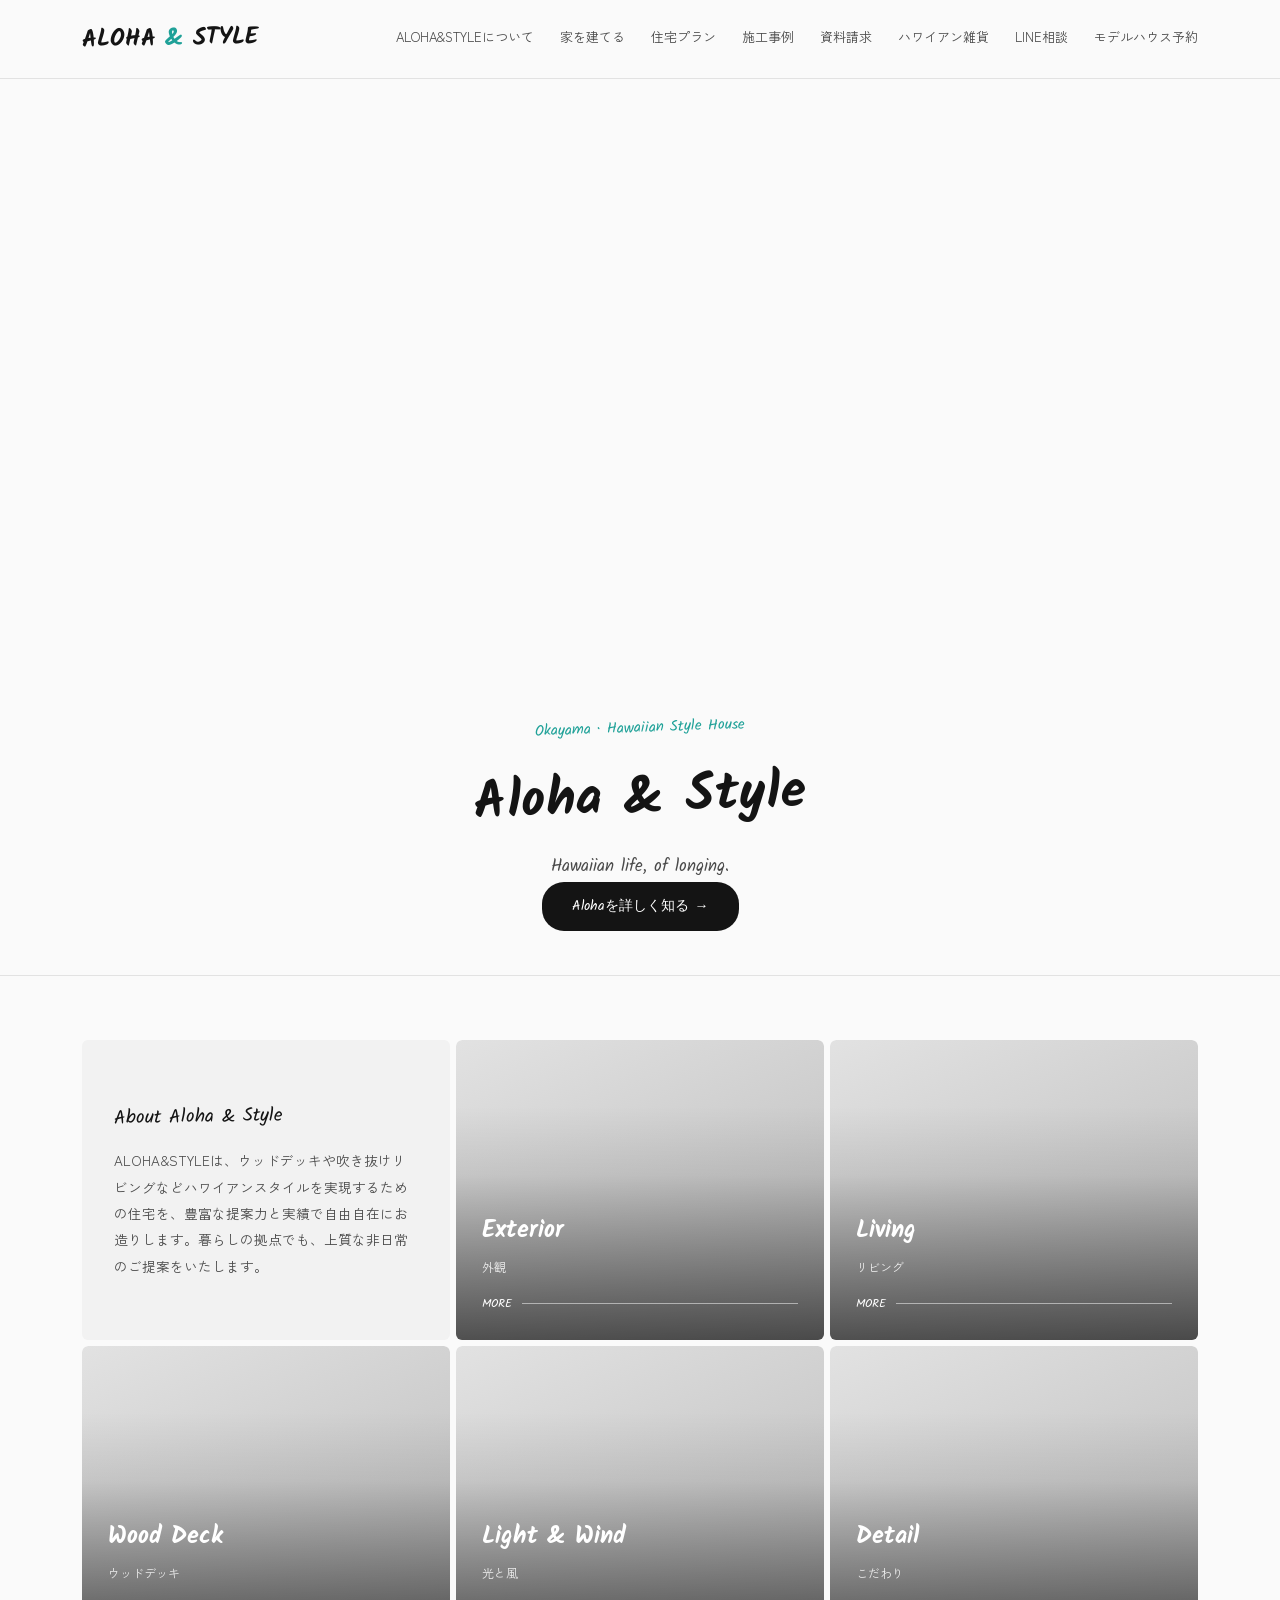
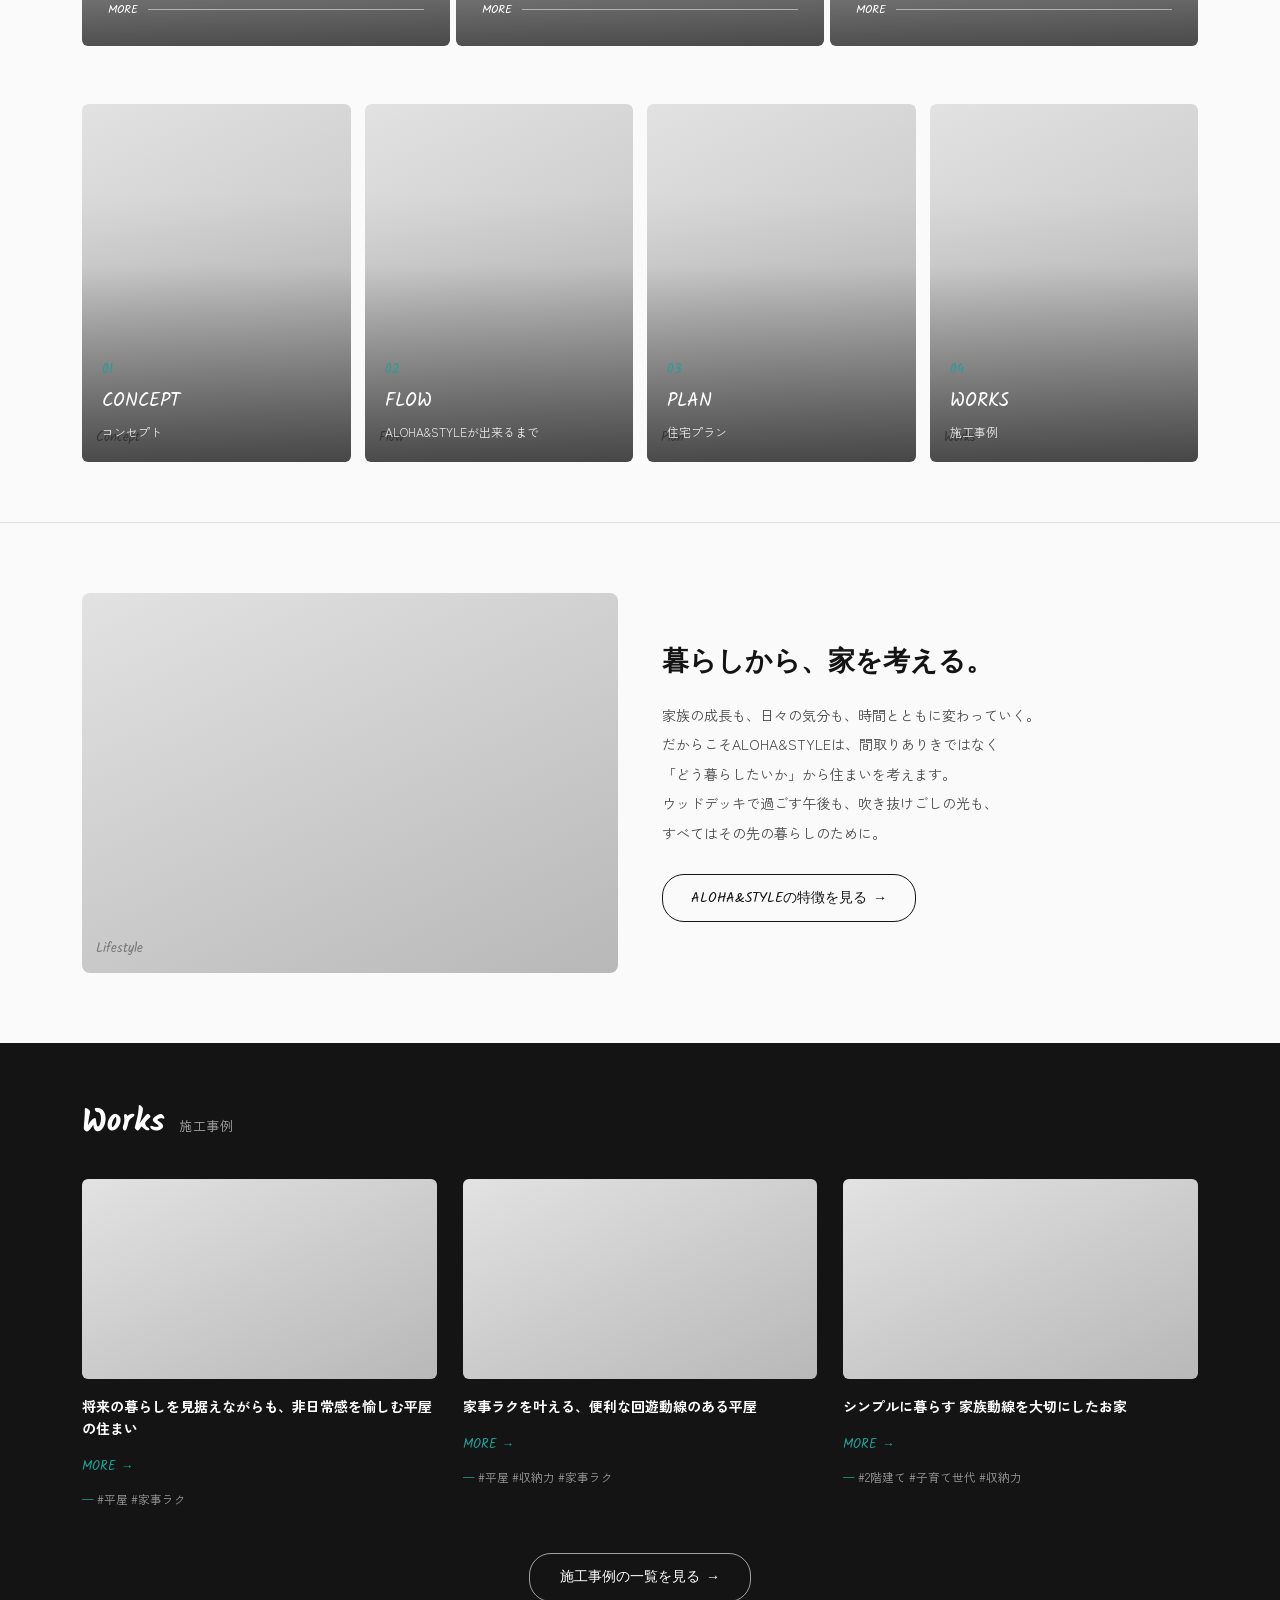
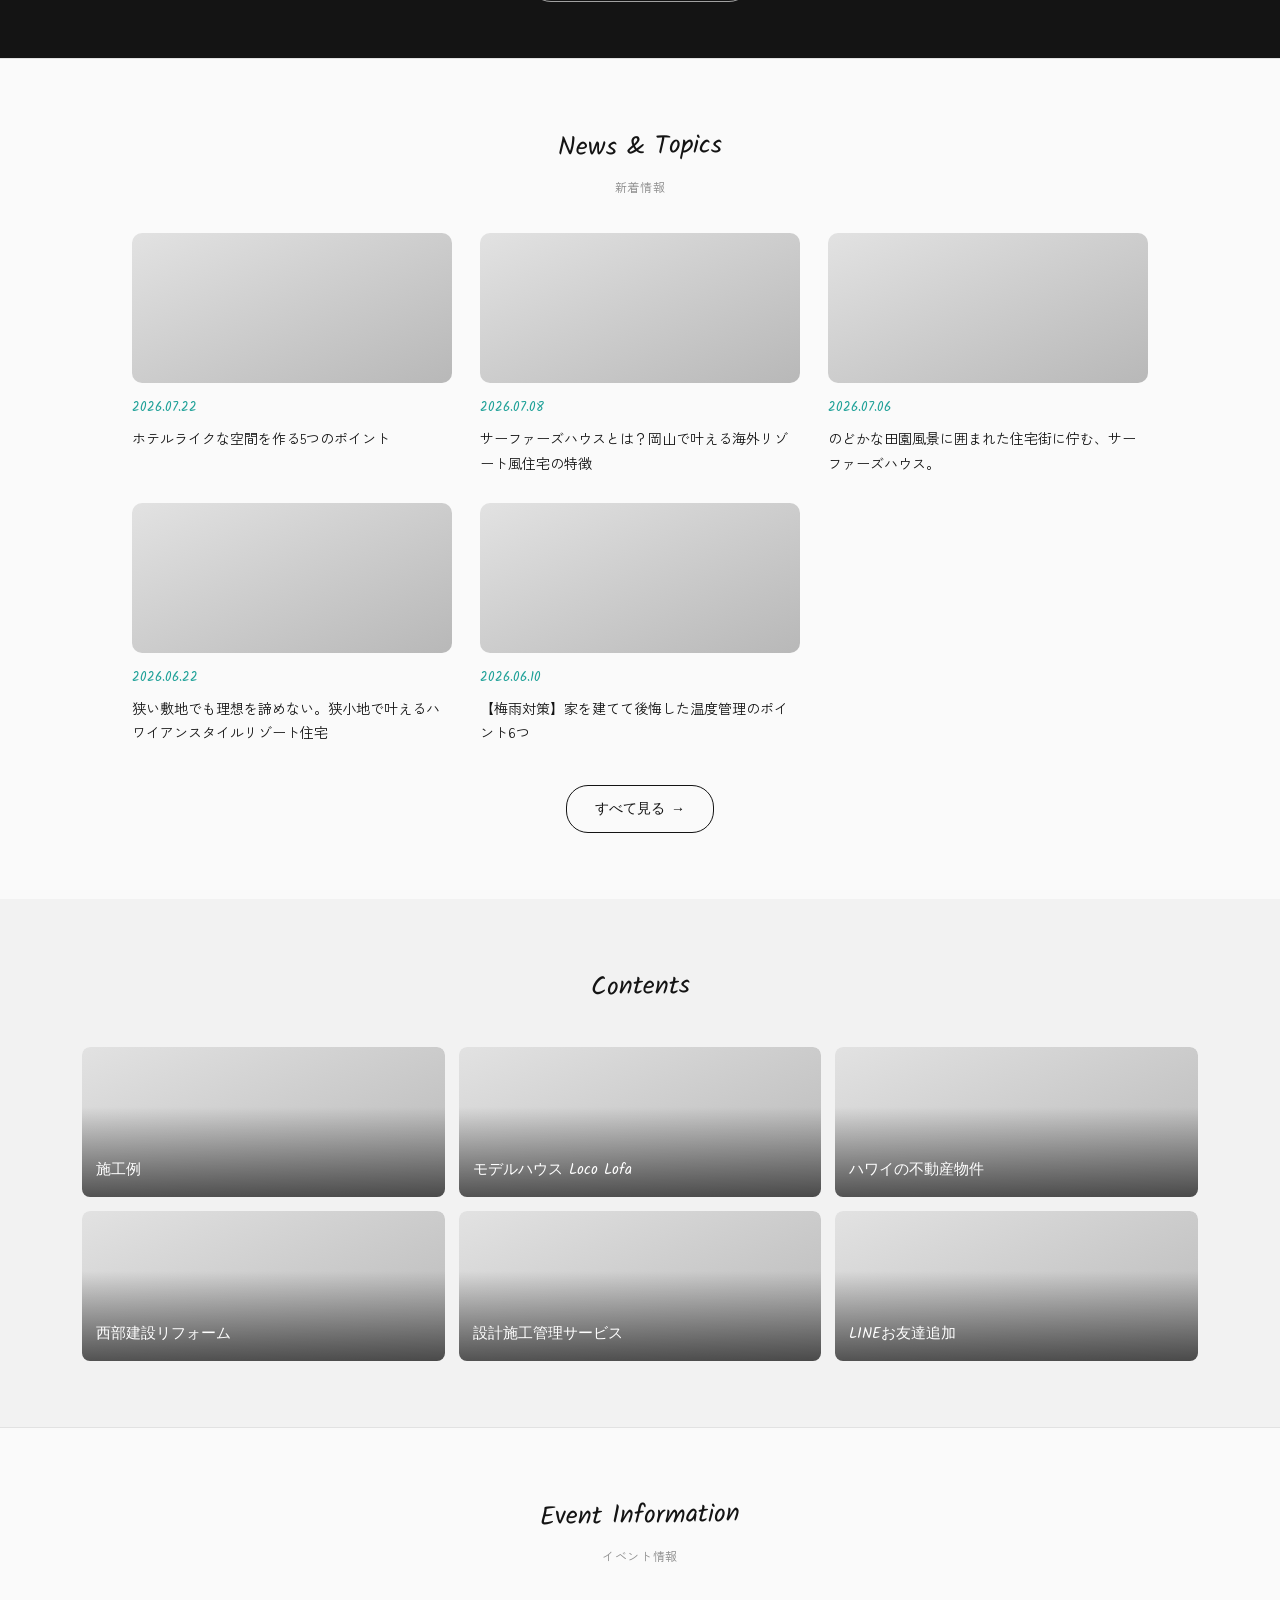
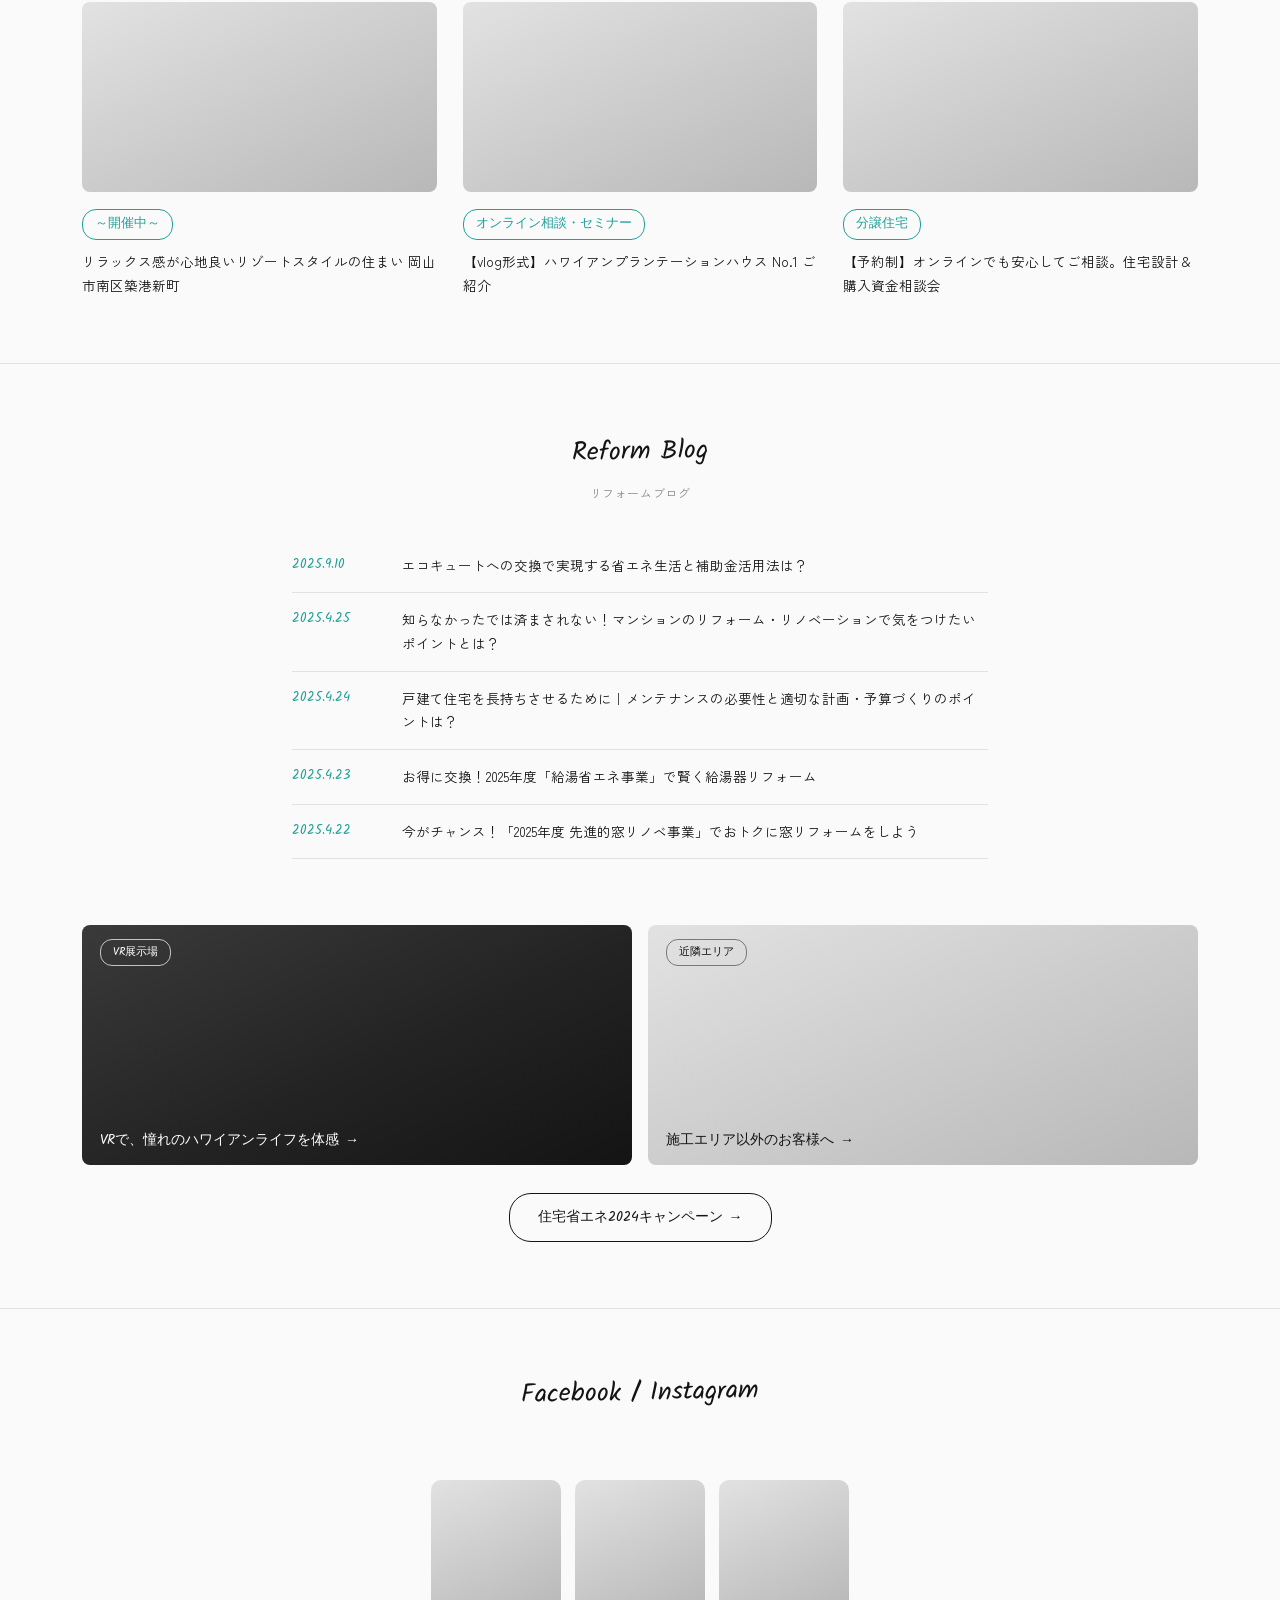
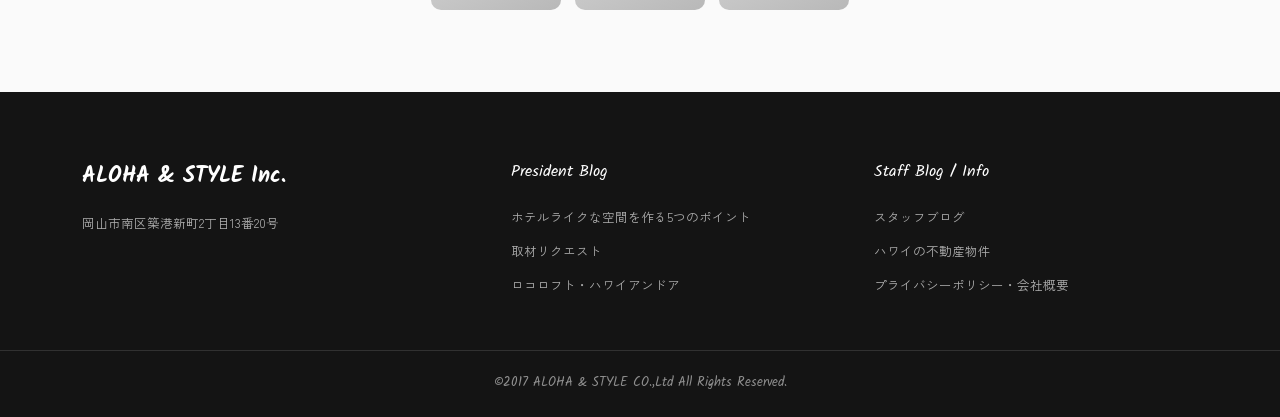
==== index.html @ 1d06ed17 "サイト改修の初期構成: トップページと施工事例詳細ページを追加 提供された2つのモックアップ(トップページ/施工事例詳細)をベースに、 ヘッダー・フッター・ボタン等の共通スタイルをcss/common" ====
<!DOCTYPE html>
<html lang="ja">
<head>
<meta charset="UTF-8">
<meta name="viewport" content="width=device-width, initial-scale=1.0">
<title>ALOHA & STYLE｜岡山のハワイアンスタイル注文住宅</title>
<link rel="preconnect" href="https://fonts.googleapis.com">
<link href="https://fonts.googleapis.com/css2?family=Kalam:wght@300;400;700&family=Zen+Kaku+Gothic+New:wght@400;500;700;900&display=swap" rel="stylesheet">
<link rel="stylesheet" href="css/common.css">
<link rel="stylesheet" href="css/home.css">
</head>
<body>

<header class="site-header">
  <div class="wrap">
    <div class="logo">ALOHA <span>&</span> STYLE</div>
    <nav class="main-nav">
      <a href="#">ALOHA&STYLEについて</a>
      <a href="#">家を建てる</a>
      <a href="#">住宅プラン</a>
      <a href="#works">施工事例</a>
      <a href="#">資料請求</a>
      <a href="#">ハワイアン雑貨</a>
      <a href="#">LINE相談</a>
      <a href="#">モデルハウス予約</a>
    </nav>
  </div>
</header>

<!-- HERO -->
<section class="hero">
  <div class="ph" data-label="Exterior 01"></div>
  <div class="ph" data-label="Interior 02"></div>
  <div class="ph" data-label="Wood Deck 03"></div>
  <div class="ph" data-label="Exterior 04"></div>
  <div class="ph" data-label="Living 05"></div>
  <div class="ph" data-label="Detail 06"></div>
</section>

<div class="hero-title">
  <div class="eyebrow">Okayama · Hawaiian Style House</div>
  <h1>Aloha & Style</h1>
  <div class="tagline">Hawaiian life, of longing.</div>
  <div><a href="#" class="btn">Alohaを詳しく知る →</a></div>
</div>

<!-- ABOUT -->
<section class="about">
  <div class="about-grid">
    <div class="about-cell about-text">
      <div class="section-label">About Aloha &amp; Style</div>
      <p>
        ALOHA&STYLEは、ウッドデッキや吹き抜けリビングなどハワイアンスタイルを実現するための住宅を、豊富な提案力と実績で自由自在にお造りします。暮らしの拠点でも、上質な非日常のご提案をいたします。
      </p>
    </div>
    <a href="#" class="about-cell"><div class="ph" data-label=""></div>
      <div class="overlay"><div class="cap">Exterior</div><div class="jp">外観</div><div class="more">MORE</div></div>
    </a>
    <a href="#" class="about-cell"><div class="ph" data-label=""></div>
      <div class="overlay"><div class="cap">Living</div><div class="jp">リビング</div><div class="more">MORE</div></div>
    </a>
    <a href="#" class="about-cell"><div class="ph" data-label=""></div>
      <div class="overlay"><div class="cap">Wood Deck</div><div class="jp">ウッドデッキ</div><div class="more">MORE</div></div>
    </a>
    <a href="#" class="about-cell"><div class="ph" data-label=""></div>
      <div class="overlay"><div class="cap">Light &amp; Wind</div><div class="jp">光と風</div><div class="more">MORE</div></div>
    </a>
    <a href="#" class="about-cell"><div class="ph" data-label=""></div>
      <div class="overlay"><div class="cap">Detail</div><div class="jp">こだわり</div><div class="more">MORE</div></div>
    </a>
  </div>
</section>

<!-- PILLARS -->
<section class="pillars">
  <div class="pillar-grid">
    <a href="#" class="pillar-tile"><div class="ph" data-label="Concept"></div>
      <div class="overlay"><span class="num">01</span><div class="name">CONCEPT</div><div class="jp">コンセプト</div></div>
    </a>
    <a href="#" class="pillar-tile"><div class="ph" data-label="Flow"></div>
      <div class="overlay"><span class="num">02</span><div class="name">FLOW</div><div class="jp">ALOHA&STYLEが出来るまで</div></div>
    </a>
    <a href="#" class="pillar-tile"><div class="ph" data-label="Plan"></div>
      <div class="overlay"><span class="num">03</span><div class="name">PLAN</div><div class="jp">住宅プラン</div></div>
    </a>
    <a href="#works" class="pillar-tile"><div class="ph" data-label="Works"></div>
      <div class="overlay"><span class="num">04</span><div class="name">WORKS</div><div class="jp">施工事例</div></div>
    </a>
  </div>
</section>

<!-- LIFESTYLE -->
<section class="lifestyle">
  <div class="lifestyle-inner">
    <div class="ph" data-label="Lifestyle"></div>
    <div>
      <h2>暮らしから、家を考える。</h2>
      <p>
        家族の成長も、日々の気分も、時間とともに変わっていく。<br>
        だからこそALOHA&STYLEは、間取りありきではなく<br>
        「どう暮らしたいか」から住まいを考えます。<br>
        ウッドデッキで過ごす午後も、吹き抜けごしの光も、<br>
        すべてはその先の暮らしのために。
      </p>
      <a href="#" class="btn-outline">ALOHA&STYLEの特徴を見る →</a>
    </div>
  </div>
</section>

<!-- WORKS -->
<section class="works" id="works">
  <div class="works-head">
    <div class="en">Works</div>
    <div class="jp">施工事例</div>
  </div>
  <div class="works-grid">
    <a href="works/detail.html" class="work-card">
      <div class="ph" data-label=""></div>
      <h3>将来の暮らしを見据えながらも、非日常感を愉しむ平屋の住まい</h3>
      <span class="more">MORE →</span>
      <div class="tags"><span>—</span> #平屋 #家事ラク</div>
    </a>
    <a href="works/detail.html" class="work-card">
      <div class="ph" data-label=""></div>
      <h3>家事ラクを叶える、便利な回遊動線のある平屋</h3>
      <span class="more">MORE →</span>
      <div class="tags"><span>—</span> #平屋 #収納力 #家事ラク</div>
    </a>
    <a href="works/detail.html" class="work-card">
      <div class="ph" data-label=""></div>
      <h3>シンプルに暮らす 家族動線を大切にしたお家</h3>
      <span class="more">MORE →</span>
      <div class="tags"><span>—</span> #2階建て #子育て世代 #収納力</div>
    </a>
  </div>
  <div class="works-more"><a href="works/detail.html">施工事例の一覧を見る →</a></div>
</section>

<!-- NEWS -->
<section class="news">
  <div class="section-head">
    <div class="en">News & Topics</div>
    <div class="jp">新着情報</div>
  </div>
  <div class="news-list">
    <div class="news-item">
      <div class="ph" data-label=""></div>
      <div><div class="date">2026.07.22</div><div class="title">ホテルライクな空間を作る5つのポイント</div></div>
    </div>
    <div class="news-item">
      <div class="ph" data-label=""></div>
      <div><div class="date">2026.07.08</div><div class="title">サーファーズハウスとは？岡山で叶える海外リゾート風住宅の特徴</div></div>
    </div>
    <div class="news-item">
      <div class="ph" data-label=""></div>
      <div><div class="date">2026.07.06</div><div class="title">のどかな田園風景に囲まれた住宅街に佇む、サーファーズハウス。</div></div>
    </div>
    <div class="news-item">
      <div class="ph" data-label=""></div>
      <div><div class="date">2026.06.22</div><div class="title">狭い敷地でも理想を諦めない。狭小地で叶えるハワイアンスタイルリゾート住宅</div></div>
    </div>
    <div class="news-item">
      <div class="ph" data-label=""></div>
      <div><div class="date">2026.06.10</div><div class="title">【梅雨対策】家を建てて後悔した温度管理のポイント6つ</div></div>
    </div>
  </div>
  <div class="news-more"><a href="#" class="btn-outline">すべて見る →</a></div>
</section>

<!-- CONTENTS -->
<section class="contents">
  <div class="section-head"><div class="en">Contents</div></div>
  <div class="contents-grid">
    <div class="content-tile"><div class="ph" data-label=""></div><div class="tile-label"><span>施工例</span></div></div>
    <div class="content-tile"><div class="ph" data-label=""></div><div class="tile-label"><span>モデルハウス Loco Lofa</span></div></div>
    <div class="content-tile"><div class="ph" data-label=""></div><div class="tile-label"><span>ハワイの不動産物件</span></div></div>
    <div class="content-tile"><div class="ph" data-label=""></div><div class="tile-label"><span>西部建設リフォーム</span></div></div>
    <div class="content-tile"><div class="ph" data-label=""></div><div class="tile-label"><span>設計施工管理サービス</span></div></div>
    <div class="content-tile"><div class="ph" data-label=""></div><div class="tile-label"><span>LINEお友達追加</span></div></div>
  </div>
</section>

<!-- EVENTS -->
<section class="events">
  <div class="section-head">
    <div class="en">Event Information</div>
    <div class="jp">イベント情報</div>
  </div>
  <div class="event-grid">
    <div class="event-card">
      <div class="ph" data-label=""></div>
      <span class="tag">～開催中～</span>
      <p>リラックス感が心地良いリゾートスタイルの住まい 岡山市南区築港新町</p>
    </div>
    <div class="event-card">
      <div class="ph" data-label=""></div>
      <span class="tag">オンライン相談・セミナー</span>
      <p>【vlog形式】ハワイアンプランテーションハウス No.1 ご紹介</p>
    </div>
    <div class="event-card">
      <div class="ph" data-label=""></div>
      <span class="tag">分譲住宅</span>
      <p>【予約制】オンラインでも安心してご相談。住宅設計＆購入資金相談会</p>
    </div>
  </div>
</section>

<!-- REFORM BLOG -->
<section class="reform">
  <div class="section-head">
    <div class="en">Reform Blog</div>
    <div class="jp">リフォームブログ</div>
  </div>
  <div class="reform-list">
    <div class="reform-item"><span class="date">2025.9.10</span><span class="ttl">エコキュートへの交換で実現する省エネ生活と補助金活用法は？</span></div>
    <div class="reform-item"><span class="date">2025.4.25</span><span class="ttl">知らなかったでは済まされない！マンションのリフォーム・リノベーションで気をつけたいポイントとは？</span></div>
    <div class="reform-item"><span class="date">2025.4.24</span><span class="ttl">戸建て住宅を長持ちさせるために｜メンテナンスの必要性と適切な計画・予算づくりのポイントは？</span></div>
    <div class="reform-item"><span class="date">2025.4.23</span><span class="ttl">お得に交換！2025年度「給湯省エネ事業」で賢く給湯器リフォーム</span></div>
    <div class="reform-item"><span class="date">2025.4.22</span><span class="ttl">今がチャンス！「2025年度 先進的窓リノベ事業」でおトクに窓リフォームをしよう</span></div>
  </div>
</section>

<!-- BANNERS -->
<section class="banners">
  <div class="banner-grid">
    <a href="#" class="ph dark">
      <span class="banner-tag">VR展示場</span>
      <span class="banner-ttl">VRで、憧れのハワイアンライフを体感 →</span>
    </a>
    <a href="#" class="ph">
      <span class="banner-tag dark-text">近隣エリア</span>
      <span class="banner-ttl dark-text">施工エリア以外のお客様へ →</span>
    </a>
  </div>
  <div class="campaign"><a href="#" class="btn-outline">住宅省エネ2024キャンペーン →</a></div>
</section>

<!-- SNS -->
<section class="sns">
  <div class="section-head"><div class="en">Facebook / Instagram</div></div>
  <div class="sns-grid">
    <div class="ph" data-label=""></div>
    <div class="ph" data-label=""></div>
    <div class="ph" data-label=""></div>
  </div>
</section>

<!-- FOOTER -->
<footer class="site-footer">
  <div class="footer-grid">
    <div>
      <div class="footer-logo">ALOHA & STYLE Inc.</div>
      <div class="addr">岡山市南区築港新町2丁目13番20号</div>
    </div>
    <div class="footer-col">
      <div class="head">President Blog</div>
      <ul>
        <li>ホテルライクな空間を作る5つのポイント</li>
        <li>取材リクエスト</li>
        <li>ロコロフト・ハワイアンドア</li>
      </ul>
    </div>
    <div class="footer-col">
      <div class="head">Staff Blog / Info</div>
      <ul>
        <li>スタッフブログ</li>
        <li>ハワイの不動産物件</li>
        <li>プライバシーポリシー・会社概要</li>
      </ul>
    </div>
  </div>
  <div class="footer-bottom">©2017 ALOHA & STYLE CO.,Ltd All Rights Reserved.</div>
</footer>

</body>
</html>
---- css/common.css ----
:root{
  --ink:#141414;
  --ink-soft:#4a4a4a;
  --mute:#8c8c8c;
  --line:#e2e2e2;
  --paper:#fafafa;
  --paper-shade:#f2f2f2;
  --white:#ffffff;
  --accent:#1fa198;

  /* フォント設定：後日、別ファイルの書体に差し替え予定。
     ここを変更するだけでサイト全体のフォントが切り替わります。 */
  --font-en:'Kalam',cursive;
  --font-jp:'Zen Kaku Gothic New',sans-serif;
}
*{box-sizing:border-box;margin:0;padding:0}
body{
  font-family:var(--font-jp);
  color:var(--ink);
  background:var(--paper);
  -webkit-font-smoothing:antialiased;
  line-height:1.75;
}
.en{font-family:var(--font-en)}
img,.ph{display:block;width:100%;height:100%;object-fit:cover}
a{color:inherit;text-decoration:none}
.wrap{max-width:1180px;margin:0 auto;padding:0 32px}

/* placeholder photography block（実写真に差し替え予定） */
.ph{
  background:linear-gradient(155deg, #e2e2e2 0%, #cfcfcf 45%, #b8b8b8 100%);
  position:relative;overflow:hidden;border-radius:6px;
}
.ph::after{
  content:attr(data-label);
  position:absolute;left:14px;bottom:12px;
  font-family:var(--font-en);font-weight:400;font-size:13px;
  color:rgba(20,20,20,.45);
}
.ph.dark{background:linear-gradient(155deg,#3a3a3a 0%, #232323 55%, #141414 100%)}
.ph.dark::after{color:rgba(255,255,255,.5)}

/* ---------- HEADER ---------- */
.site-header{
  position:sticky;top:0;z-index:50;
  background:rgba(250,250,250,.92);backdrop-filter:blur(6px);
  border-bottom:1px solid var(--line);
}
.site-header .wrap{height:78px;display:flex;align-items:center;justify-content:space-between}
.logo{font-family:var(--font-en);font-weight:700;font-size:24px;color:var(--ink);transform:rotate(-1deg);display:inline-block}
.logo span{color:var(--accent)}
nav.main-nav{display:flex;gap:26px;font-size:13px}
nav.main-nav a{color:var(--ink-soft);white-space:nowrap;position:relative;padding-bottom:3px}
nav.main-nav a:hover{color:var(--ink)}
nav.main-nav a::after{
  content:'';position:absolute;left:0;right:0;bottom:-2px;height:1px;
  background:var(--accent);transform:scaleX(0);transform-origin:right;transition:transform .25s ease;
}
nav.main-nav a:hover::after{transform:scaleX(1);transform-origin:left}

/* ---------- BUTTONS ---------- */
.btn{
  display:inline-block;background:var(--ink);color:var(--white);
  font-family:var(--font-en);font-size:14px;border-radius:22px;padding:12px 30px;
  transition:transform .2s ease, background .2s ease;
}
.btn:hover{background:var(--accent);transform:translateY(-1px)}
.btn-outline{
  display:inline-block;border:1.5px solid var(--ink);color:var(--ink);border-radius:22px;
  font-family:var(--font-en);font-size:14px;padding:11px 28px;
}
.btn-outline:hover{background:var(--ink);color:var(--white)}

/* ---------- SECTION HEADER ---------- */
.section-head{text-align:center;padding:0 24px 36px}
.section-head .en{font-size:26px;color:var(--ink);display:inline-block;transform:rotate(-1deg)}
.section-head .jp{font-size:12px;color:var(--mute);margin-top:6px;letter-spacing:.05em}

/* ---------- WORK CARD（施工事例カード：Works／Related Works共通）---------- */
.work-card{display:block}
.work-card .ph{height:200px;border-radius:6px;margin-bottom:16px;transition:transform .4s ease;overflow:hidden}
.work-card:hover .ph{transform:scale(1.04)}
.work-card h3{font-size:14px;color:var(--ink);margin-bottom:10px;line-height:1.6}
.work-card .more{font-family:var(--font-en);font-size:12.5px;color:var(--accent);display:inline-block}

/* ---------- FOOTER ---------- */
footer.site-footer{background:var(--ink);color:#d8d1c4;padding:66px 0 0;margin-top:20px}
.footer-grid{display:grid;grid-template-columns:1.2fr 1fr 1fr;gap:40px;max-width:1180px;margin:0 auto;padding:0 32px 48px}
.footer-logo{font-family:var(--font-en);font-weight:700;font-size:22px;color:#ffffff;margin-bottom:14px}
.footer-grid .addr{font-size:12.5px;color:#adadad;line-height:1.9}
.footer-col .head{font-family:var(--font-en);font-size:16px;color:#ffffff;margin-bottom:14px}
.footer-col ul{list-style:none}
.footer-col li{font-size:12.5px;color:#adadad;padding:6px 0}
.footer-col li:hover{color:#ffffff}
.footer-bottom{border-top:1px solid rgba(255,255,255,.12);text-align:center;padding:22px 24px;font-family:var(--font-en);font-size:12.5px;color:#8f8f8f}

@media (max-width:860px){
  nav.main-nav{display:none}
  .footer-grid{grid-template-columns:1fr;gap:30px}
}
---- css/home.css ----
/* ---------- HERO ---------- */
.hero{position:relative;height:64vh;min-height:420px;max-height:640px;overflow:hidden;background:var(--paper)}
.hero .ph{position:absolute;inset:0;height:100%;border-radius:0;opacity:0;animation-duration:24s;animation-iteration-count:infinite;animation-timing-function:linear}
.hero .ph:nth-child(1){animation-name:heroZoom1}
.hero .ph:nth-child(2){animation-name:heroZoom2}
.hero .ph:nth-child(3){animation-name:heroZoom3}
.hero .ph:nth-child(4){animation-name:heroZoom4}
.hero .ph:nth-child(5){animation-name:heroZoom5}
.hero .ph:nth-child(6){animation-name:heroZoom6}
@keyframes heroZoom1{
  0.00%{opacity:0;transform:scale(1.15)}
  3.30%{opacity:1;transform:scale(1.08)}
  13.37%{opacity:1;transform:scale(1.0)}
  16.67%{opacity:0;transform:scale(1.0)}
}
@keyframes heroZoom2{
  16.67%{opacity:0;transform:scale(1.15)}
  19.97%{opacity:1;transform:scale(1.08)}
  30.03%{opacity:1;transform:scale(1.0)}
  33.33%{opacity:0;transform:scale(1.0)}
}
@keyframes heroZoom3{
  33.33%{opacity:0;transform:scale(1.15)}
  36.63%{opacity:1;transform:scale(1.08)}
  46.70%{opacity:1;transform:scale(1.0)}
  50.00%{opacity:0;transform:scale(1.0)}
}
@keyframes heroZoom4{
  50.00%{opacity:0;transform:scale(1.15)}
  53.30%{opacity:1;transform:scale(1.08)}
  63.37%{opacity:1;transform:scale(1.0)}
  66.67%{opacity:0;transform:scale(1.0)}
}
@keyframes heroZoom5{
  66.67%{opacity:0;transform:scale(1.15)}
  69.97%{opacity:1;transform:scale(1.08)}
  80.03%{opacity:1;transform:scale(1.0)}
  83.33%{opacity:0;transform:scale(1.0)}
}
@keyframes heroZoom6{
  83.33%{opacity:0;transform:scale(1.15)}
  86.63%{opacity:1;transform:scale(1.08)}
  96.70%{opacity:1;transform:scale(1.0)}
  100.00%{opacity:0;transform:scale(1.0)}
}
.hero-title{text-align:center;padding:56px 24px 44px;border-bottom:1px solid var(--line)}
.hero-title .eyebrow{
  font-family:var(--font-en);font-size:15px;color:var(--accent);
  margin-bottom:12px;display:inline-block;transform:rotate(-2deg);
}
.hero-title h1{font-family:var(--font-en);font-weight:700;font-size:52px;letter-spacing:.01em;color:var(--ink);transform: rotate(-2deg);}
.hero-title .tagline{font-family:var(--font-en);color:var(--ink-soft);font-size:17px;margin-top:8px}

/* ---------- ABOUT GRID ---------- */
.about{padding:64px 0 12px}
.about-grid{display:grid;grid-template-columns:repeat(3,1fr);gap:6px;max-width:1180px;margin:0 auto;padding:0 32px}
.about-cell{position:relative;height:300px;overflow:hidden;border-radius:6px}
.about-cell .ph{height:100%;transition:transform .5s ease}
.about-cell:hover .ph{transform:scale(1.06)}
.about-cell .overlay{
  position:absolute;inset:0;display:flex;flex-direction:column;justify-content:flex-end;padding:26px;
  background:linear-gradient(0deg,rgba(0,0,0,.6),rgba(0,0,0,.08) 55%,rgba(0,0,0,0) 78%);
}
.about-cell .cap{font-family:var(--font-en);font-weight:700;font-size:24px;color:#fff;margin-bottom:4px}
.about-cell .jp{font-size:12px;color:rgba(255,255,255,.85);margin-bottom:16px}
.about-cell .more{
  display:flex;align-items:center;gap:10px;font-family:var(--font-en);font-size:12px;color:#fff;
}
.about-cell .more::after{content:'';flex:1;height:1px;background:rgba(255,255,255,.5);transition:background .25s ease}
.about-cell:hover .more::after{background:var(--accent)}
.about-text{
  background:var(--paper-shade);display:flex;flex-direction:column;justify-content:center;padding:32px;
}
.about-text .section-label{font-family:var(--font-en);font-size:19px;color:var(--ink);margin-bottom:14px;transform:rotate(-1deg);display:inline-block}
.about-text p{color:var(--ink-soft);font-size:13.5px;line-height:1.95}

/* ---------- PILLARS ---------- */
.pillars{padding:46px 0 60px}
.pillar-grid{display:grid;grid-template-columns:repeat(4,1fr);gap:14px;padding:0 32px;max-width:1180px;margin:0 auto}
.pillar-tile{position:relative;aspect-ratio:3/4;overflow:hidden;border-radius:6px;display:block}
.pillar-tile .ph{height:100%;border-radius:6px;transition:transform .5s ease}
.pillar-tile:hover .ph{transform:scale(1.09)}
.pillar-tile .overlay{
  position:absolute;inset:0;display:flex;flex-direction:column;justify-content:flex-end;padding:20px;
  background:linear-gradient(0deg,rgba(0,0,0,.62),rgba(0,0,0,.05) 55%,rgba(0,0,0,0) 75%);
}
.pillar-tile .num{font-family:var(--font-en);font-size:13px;color:var(--accent);display:block;margin-bottom:4px}
.pillar-tile .name{font-family:var(--font-en);font-size:19px;color:#fff;margin-bottom:2px}
.pillar-tile .jp{font-size:12px;color:rgba(255,255,255,.85)}

/* ---------- LIFESTYLE BANNER ---------- */
.lifestyle{padding:70px 0;border-top:1px solid var(--line)}
.lifestyle-inner{display:grid;grid-template-columns:1fr 1fr;gap:44px;align-items:center;max-width:1180px;margin:0 auto;padding:0 32px}
.lifestyle .ph{height:380px;border-radius:8px}
.lifestyle h2{font-family:var(--font-en);font-size:27px;color:var(--ink);margin-bottom:18px;line-height:1.5}
.lifestyle p{color:var(--ink-soft);font-size:14px;line-height:2.1}
.lifestyle .btn-outline{margin-top:26px}

/* ---------- WORKS ---------- */
.works{background:var(--ink);color:#fff;padding:52px 0 56px}
.works-head{display:flex;align-items:baseline;gap:14px;padding:0 32px 28px;max-width:1180px;margin:0 auto}
.works-head .en{font-family:var(--font-en);font-weight:700;font-size:32px;transform:rotate(-1deg);display:inline-block}
.works-head .jp{font-size:13px;color:#a8a8a8;letter-spacing:.04em}
.works-grid{display:grid;grid-template-columns:repeat(3,1fr);gap:26px;max-width:1180px;margin:0 auto;padding:0 32px}
.works .work-card h3{color:#fff}
.works .work-card .more{margin-bottom:10px}
.works .work-card .tags{font-size:11.5px;color:#9a9a9a}
.works .work-card .tags span{color:var(--accent)}
.works-more{text-align:center;padding-top:44px}
.works-more a{
  display:inline-block;border:1px solid rgba(255,255,255,.6);color:#fff;
  font-family:var(--font-en);font-size:14px;border-radius:22px;padding:11px 30px;
  transition:background .2s ease, border-color .2s ease;
}
.works-more a:hover{background:var(--accent);border-color:var(--accent)}

/* ---------- NEWS ---------- */
.news{padding:66px 0;border-top:1px solid var(--line)}
.news-list{display:grid;grid-template-columns:repeat(3,1fr);gap:28px;max-width:1080px;margin:0 auto;padding:0 32px}
.news-item .ph{height:150px;border-radius:10px;margin-bottom:14px}
.news-item .date{font-family:var(--font-en);font-size:13px;color:var(--accent);margin-bottom:6px}
.news-item .title{font-size:14px;color:var(--ink)}
.news-item:hover .title{text-decoration:underline wavy var(--accent)}
.news-more{text-align:center;margin-top:40px}

/* ---------- CONTENTS ---------- */
.contents{background:var(--paper-shade);padding:66px 0}
.contents-grid{display:grid;grid-template-columns:repeat(3,1fr);gap:14px;max-width:1180px;margin:0 auto;padding:0 32px}
.content-tile{position:relative;height:150px;overflow:hidden;border-radius:8px}
.content-tile .ph{height:100%;border-radius:8px}
.content-tile .tile-label{
  position:absolute;inset:0;display:flex;align-items:flex-end;padding:14px;
  background:linear-gradient(0deg,rgba(0,0,0,.6),rgba(0,0,0,0) 60%);
}
.content-tile .tile-label span{color:#ffffff;font-family:var(--font-en);font-size:15px}

/* ---------- EVENTS ---------- */
.events{padding:66px 0;border-top:1px solid var(--line)}
.event-grid{display:grid;grid-template-columns:repeat(3,1fr);gap:26px;max-width:1180px;margin:0 auto;padding:0 32px}
.event-card .ph{height:190px;margin-bottom:14px;border-radius:8px}
.event-card .tag{
  display:inline-block;font-family:var(--font-en);font-size:13px;color:var(--accent);
  border:1.5px solid var(--accent);border-radius:14px;padding:3px 12px;margin-bottom:10px;
}
.event-card p{font-size:13.5px;color:var(--ink)}

/* ---------- REFORM BLOG ---------- */
.reform{padding:66px 0;border-top:1px solid var(--line)}
.reform-list{max-width:760px;margin:0 auto;padding:0 32px}
.reform-item{display:flex;gap:18px;padding:15px 0;border-bottom:1px solid var(--line);font-size:13.5px;color:var(--ink-soft)}
.reform-item .date{font-family:var(--font-en);font-size:13px;color:var(--accent);flex:none;width:92px}
.reform-item .ttl{color:var(--ink)}
.reform-item:hover .ttl{text-decoration:underline wavy var(--accent)}

/* ---------- BANNERS ---------- */
.banners{padding:0 0 66px}
.banner-grid{display:grid;grid-template-columns:1fr 1fr;gap:16px;max-width:1180px;margin:0 auto;padding:0 32px 28px}
.banner-grid .ph{height:240px;border-radius:8px;position:relative;overflow:hidden;display:block}
.banner-grid .ph::after{display:none}
.banner-tag{
  position:absolute;top:14px;left:18px;font-family:var(--font-en);font-size:11px;color:#fff;
  border:1px solid rgba(255,255,255,.7);border-radius:12px;padding:3px 12px;
}
.banner-ttl{
  position:absolute;left:18px;bottom:14px;right:18px;color:#fff;font-family:var(--font-en);font-size:14px;line-height:1.5;
}
.banner-ttl.dark-text{color:var(--ink)}
.banner-tag.dark-text{color:var(--ink);border-color:rgba(20,20,20,.5)}
.campaign{text-align:center}

/* ---------- SNS ---------- */
.sns{padding:62px 0;border-top:1px solid var(--line);text-align:center}
.sns-grid{display:flex;gap:14px;justify-content:center;margin-top:28px;flex-wrap:wrap}
.sns-grid .ph{width:130px;height:130px;border-radius:10px}

/* ---------- responsive ---------- */
@media (max-width:860px){
  .about-grid{grid-template-columns:1fr}
  .about-cell{height:220px}
  .hero{height:38vh;min-height:260px}
  .pillar-grid{grid-template-columns:repeat(2,1fr)}
  .contents-grid{grid-template-columns:repeat(2,1fr)}
  .event-grid{grid-template-columns:1fr}
  .banner-grid{grid-template-columns:1fr}
  .hero-title h1{font-size:38px}
  .works-grid{grid-template-columns:1fr}
  .lifestyle-inner{grid-template-columns:1fr}
  .lifestyle .ph{height:260px}
}
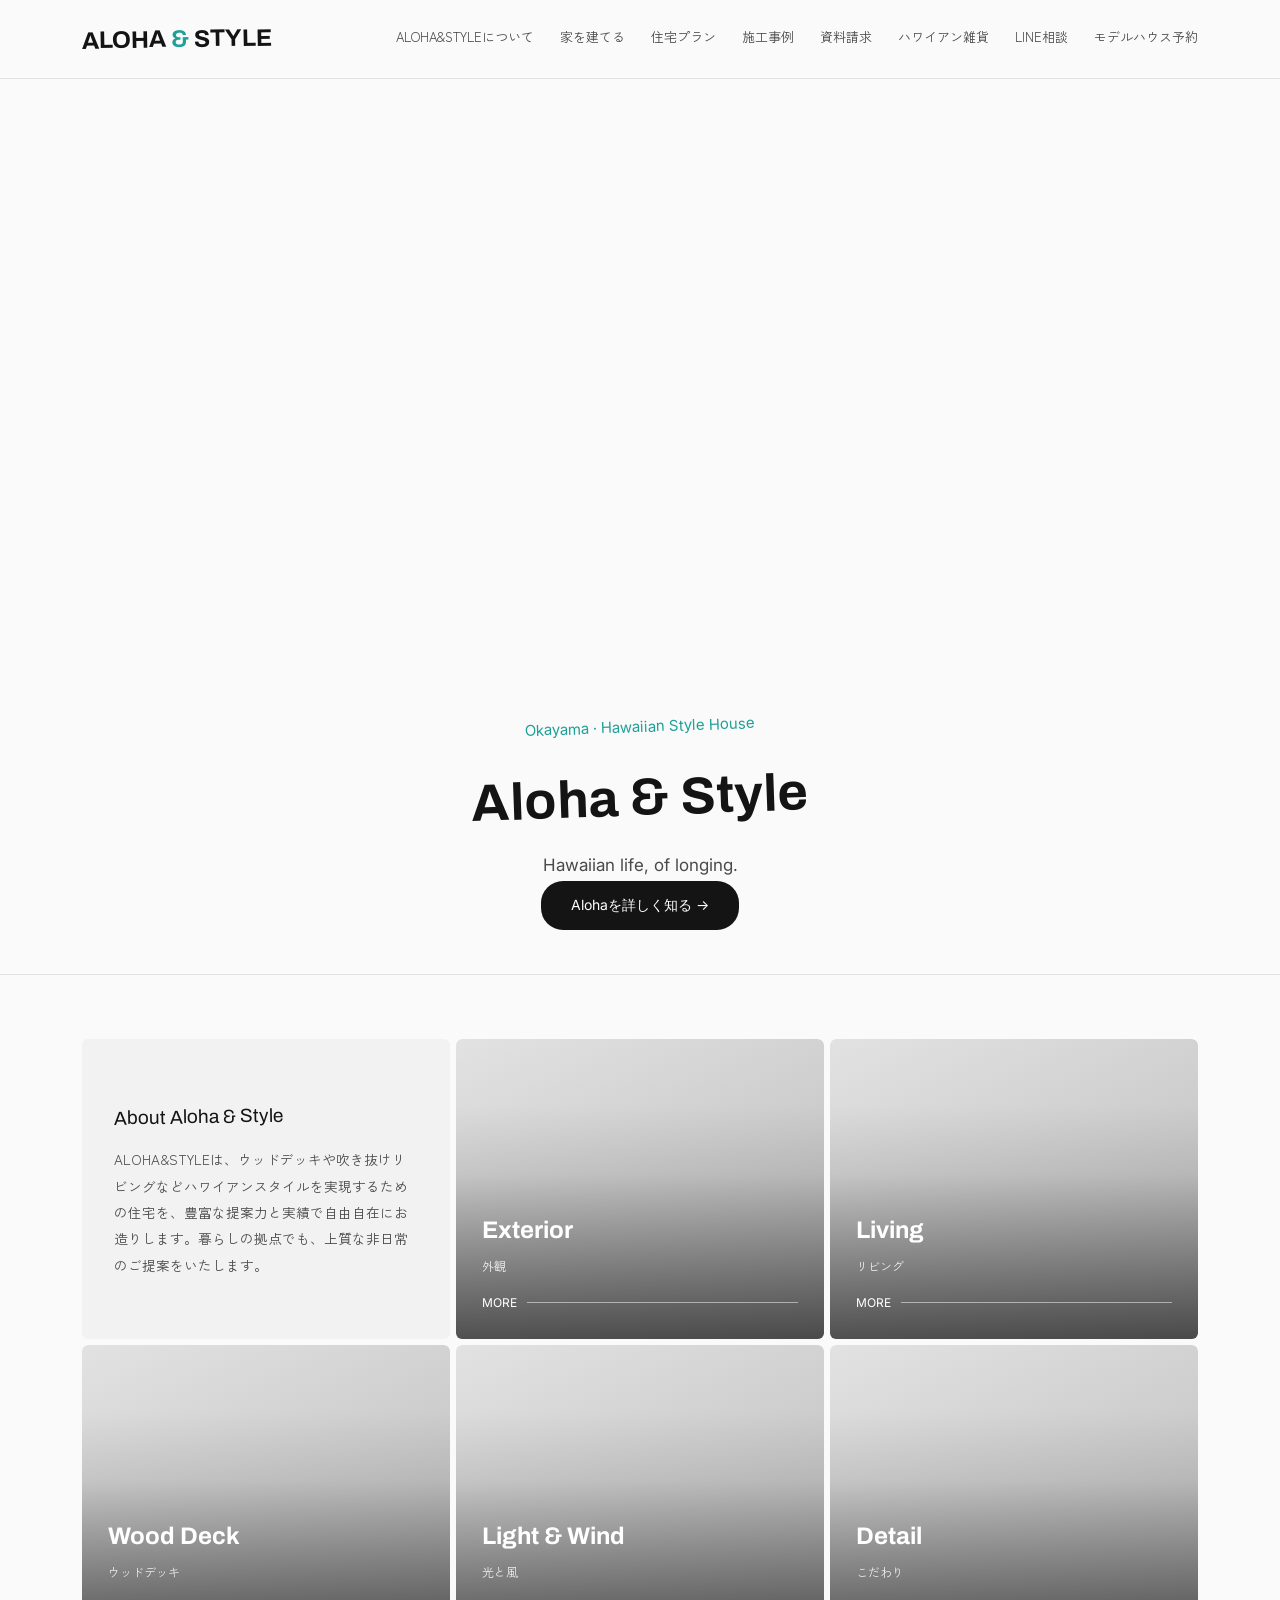
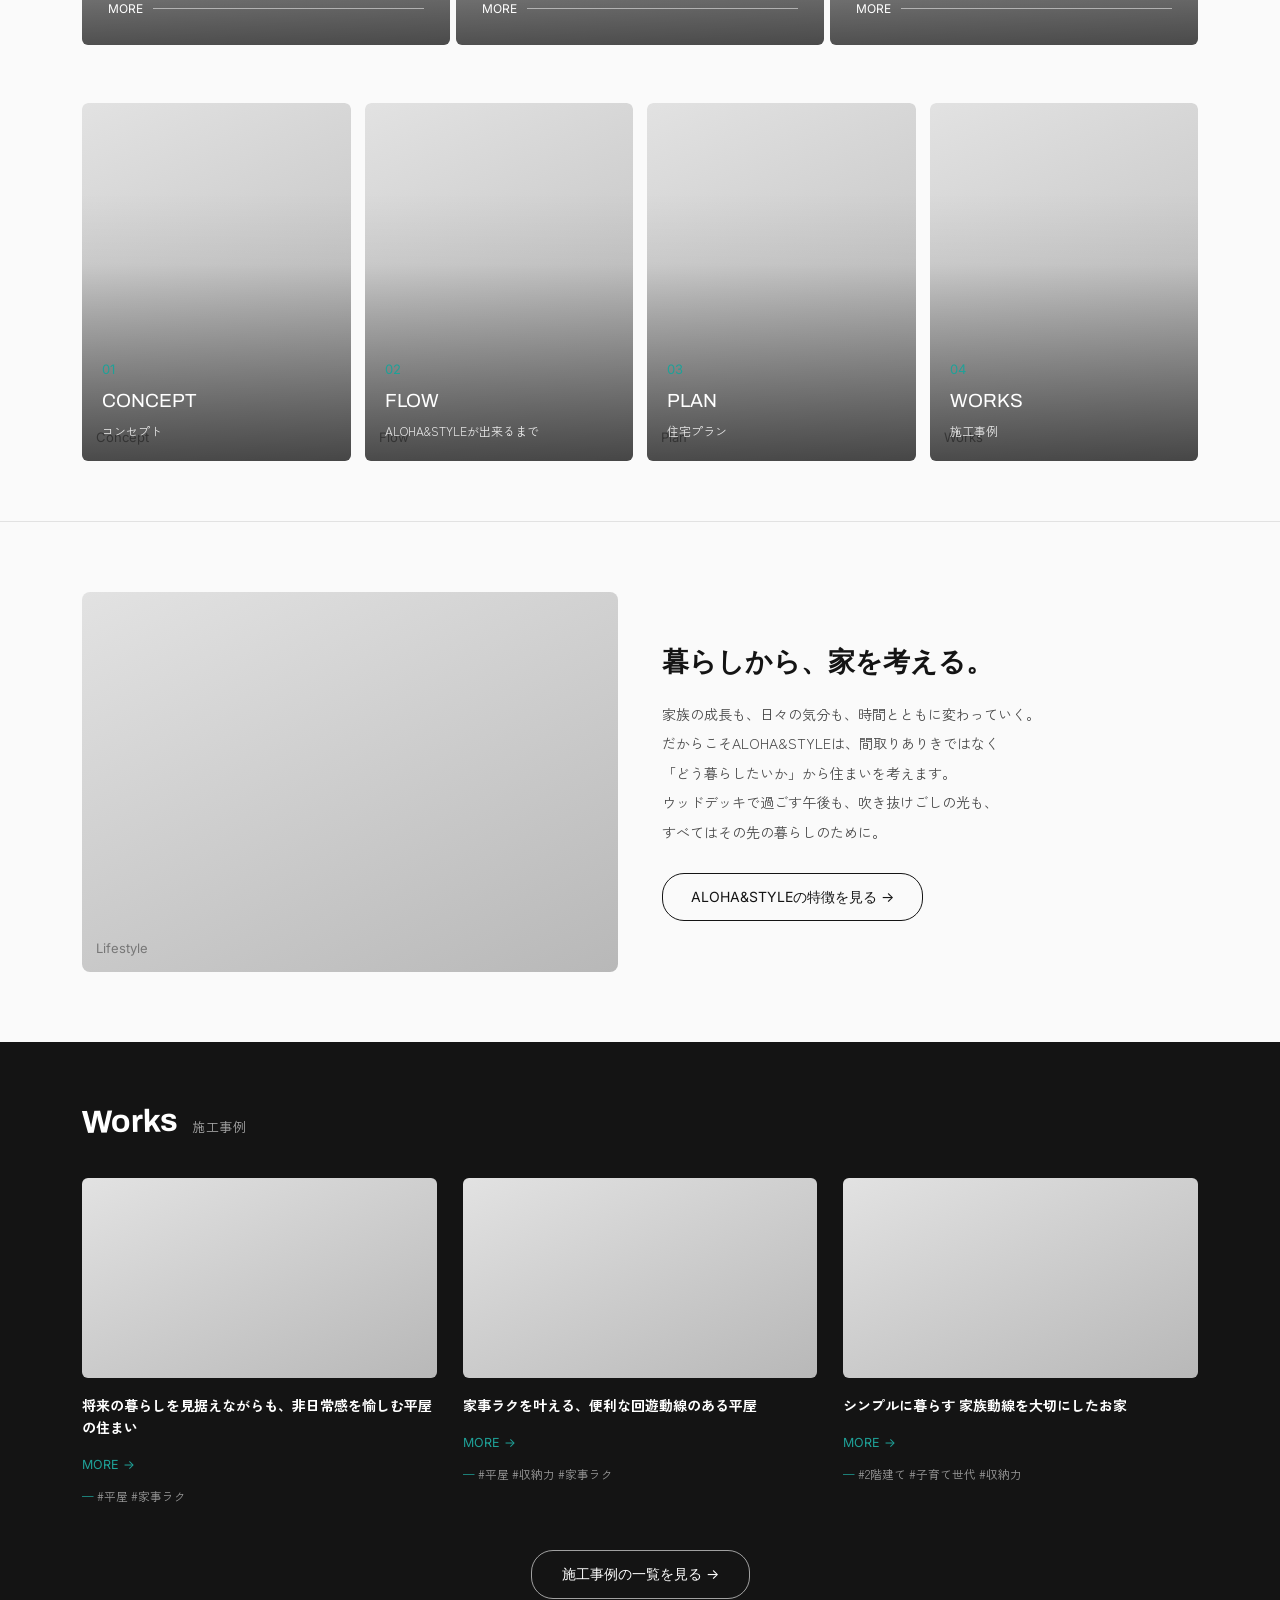
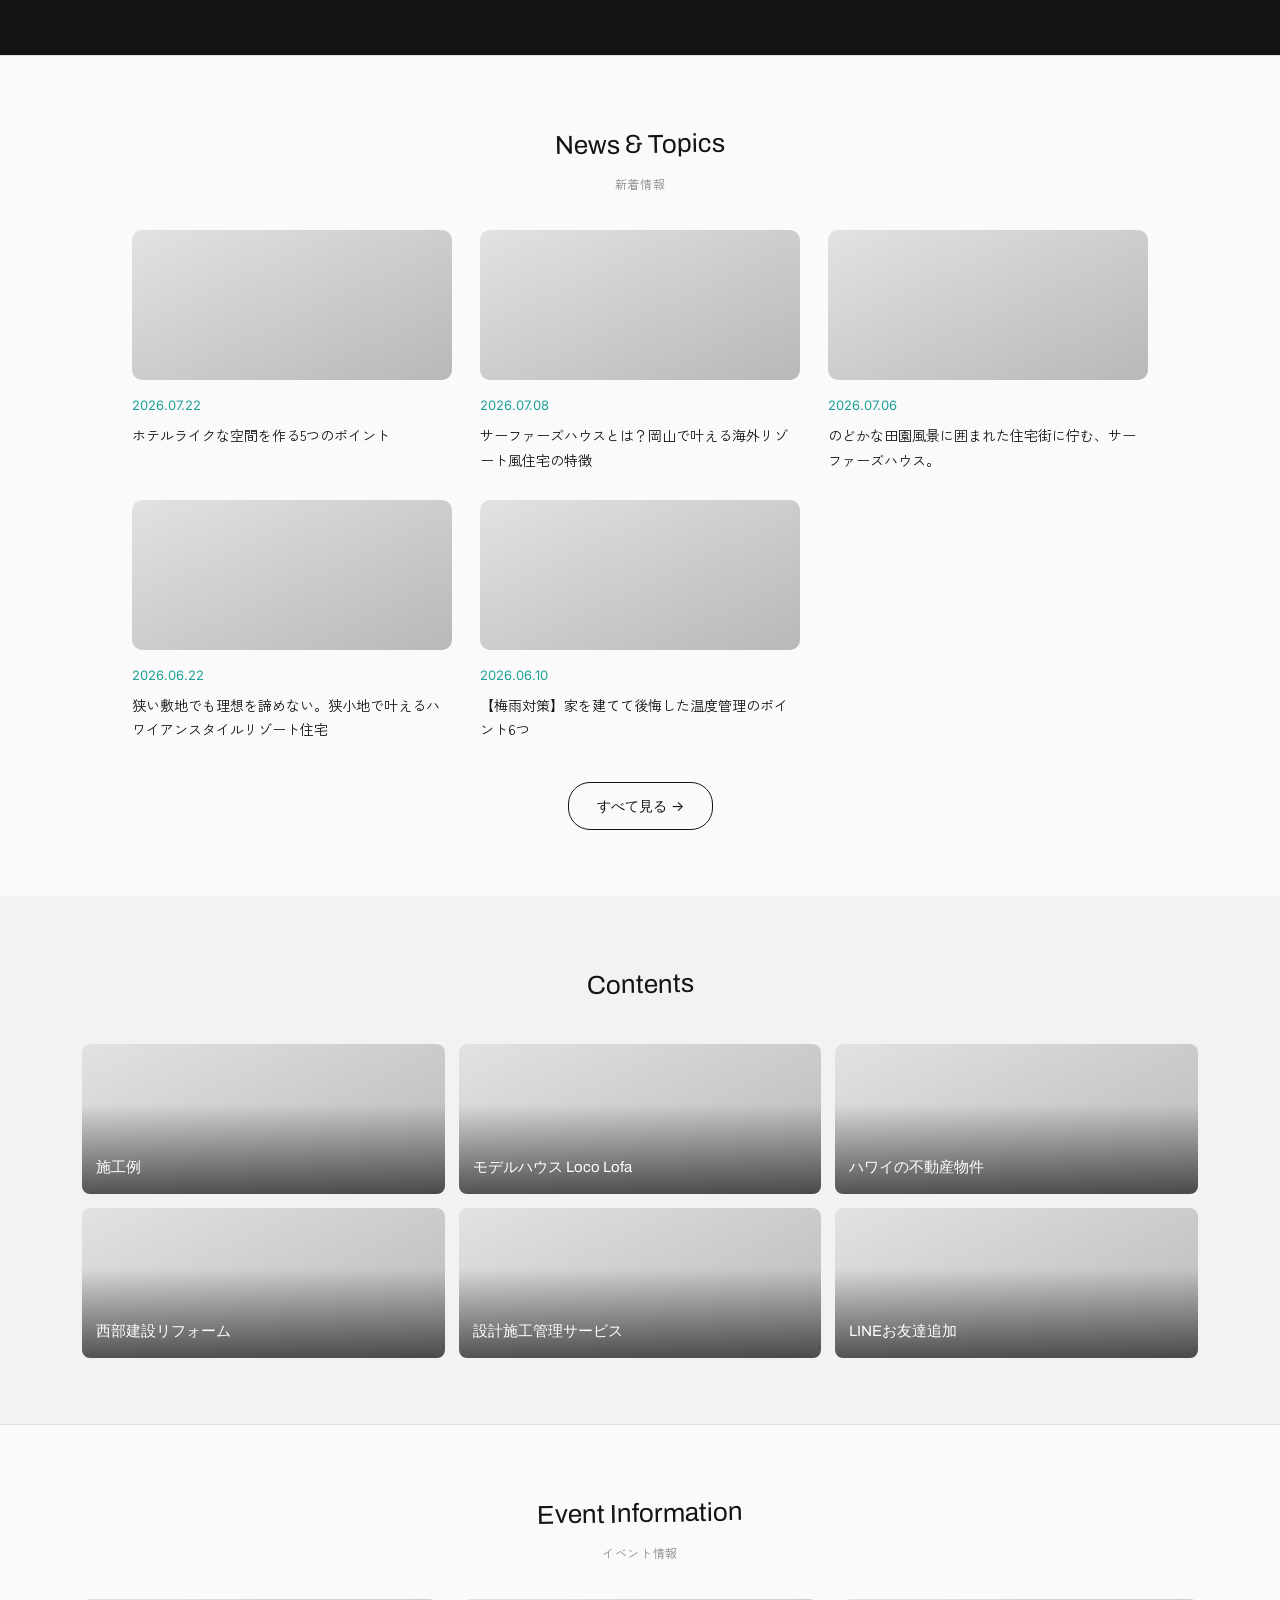
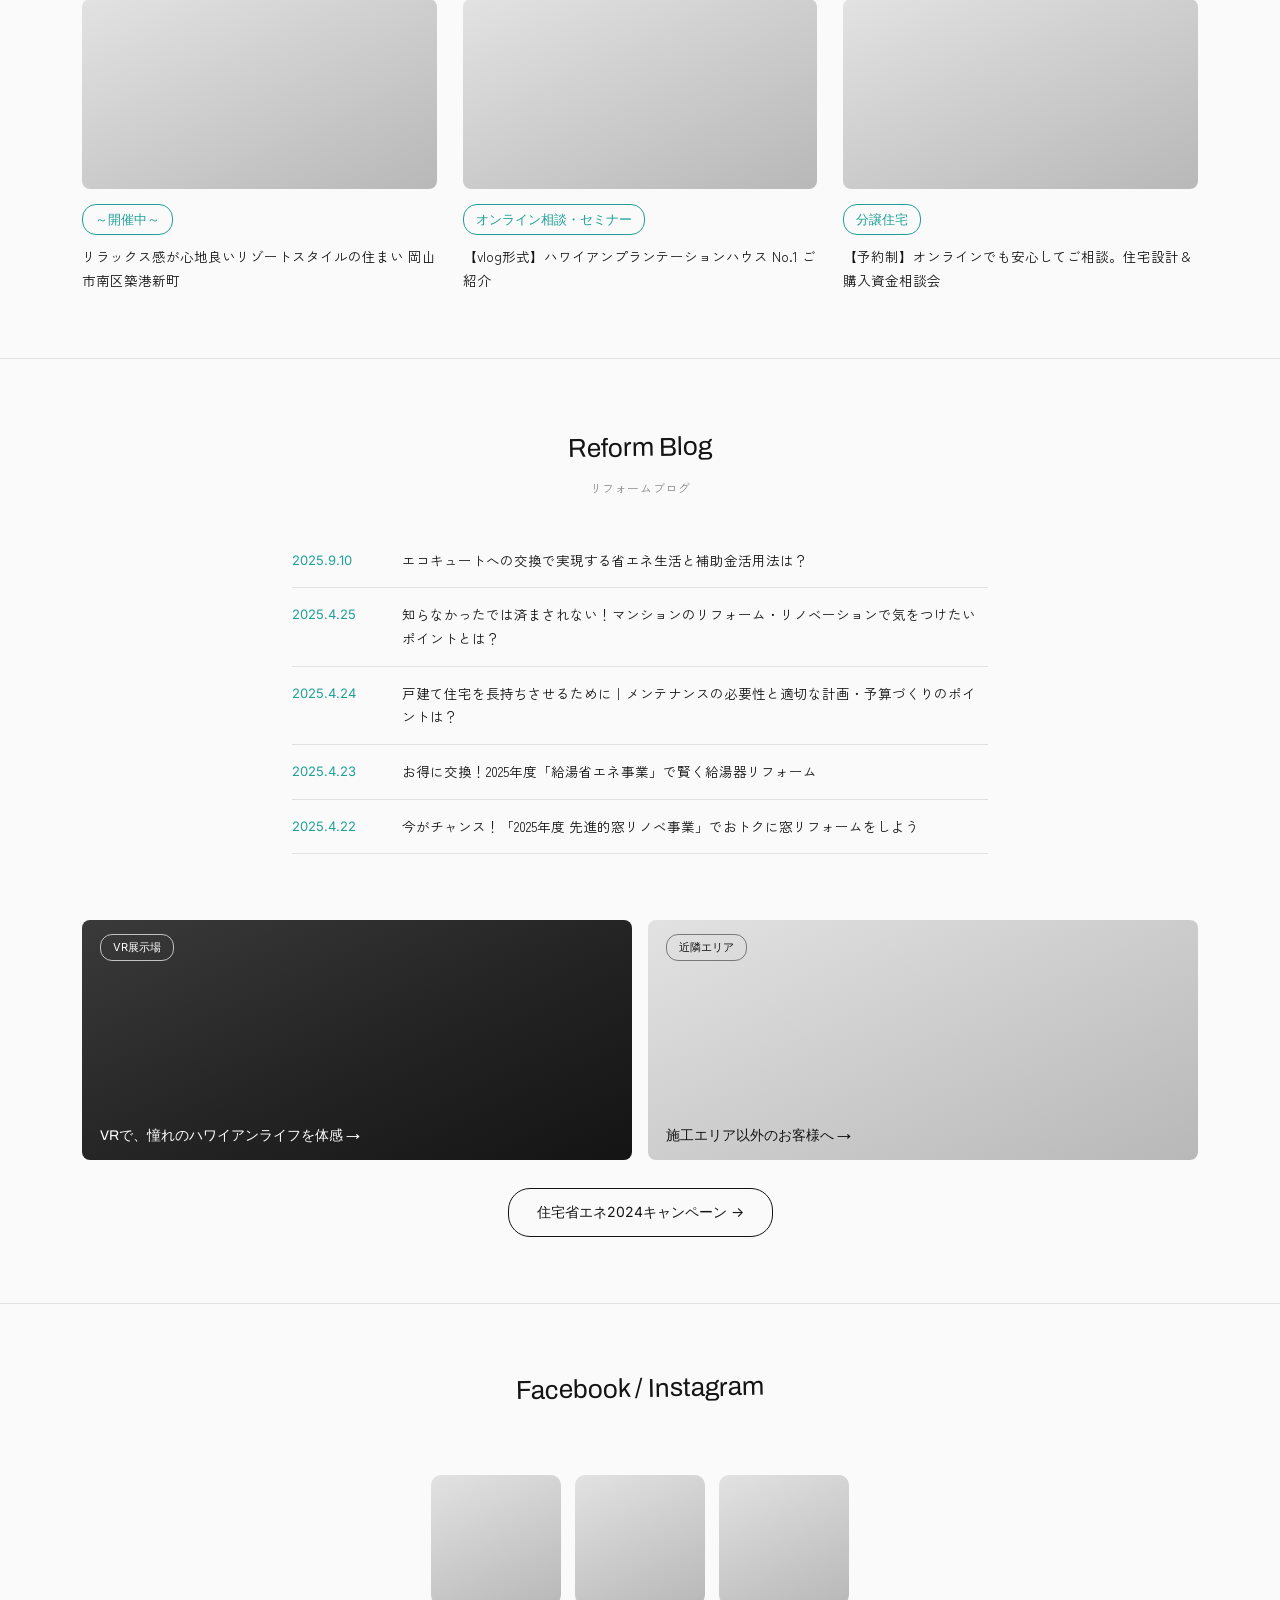
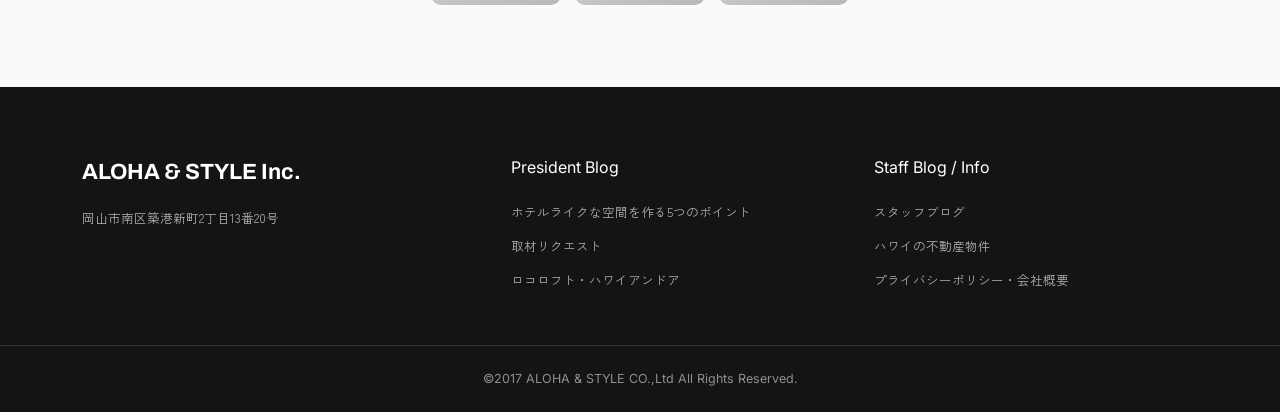
==== commit a5352d53: "黒基調モックアップのフォントを反映（Archivo + Inter） デザイン・配色・レイアウトは変更せず、フォントのみ差し替え。 見出しやロゴなど大きい欧文には--font-display(Arch" ====
--- a/index.html
+++ b/index.html
@@ -5,7 +5,7 @@
 <meta name="viewport" content="width=device-width, initial-scale=1.0">
 <title>ALOHA & STYLE｜岡山のハワイアンスタイル注文住宅</title>
 <link rel="preconnect" href="https://fonts.googleapis.com">
-<link href="https://fonts.googleapis.com/css2?family=Kalam:wght@300;400;700&family=Zen+Kaku+Gothic+New:wght@400;500;700;900&display=swap" rel="stylesheet">
+<link href="https://fonts.googleapis.com/css2?family=Archivo:wght@400;500;700;900&family=Inter:wght@400;500;600&family=Zen+Kaku+Gothic+New:wght@400;500;700;900&display=swap" rel="stylesheet">
 <link rel="stylesheet" href="css/common.css">
 <link rel="stylesheet" href="css/home.css">
 </head>
--- a/css/common.css
+++ b/css/common.css
@@ -8,9 +8,11 @@
   --white:#ffffff;
   --accent:#1fa198;
 
-  /* フォント設定：後日、別ファイルの書体に差し替え予定。
+  /* フォント設定：見出し・ロゴ等の大きい欧文は --font-display、
+     ボタンやタグ等の小さい欧文は --font-label を使用。
      ここを変更するだけでサイト全体のフォントが切り替わります。 */
-  --font-en:'Kalam',cursive;
+  --font-display:'Archivo',sans-serif;
+  --font-label:'Inter',sans-serif;
   --font-jp:'Zen Kaku Gothic New',sans-serif;
 }
 *{box-sizing:border-box;margin:0;padding:0}
@@ -21,7 +23,7 @@
   -webkit-font-smoothing:antialiased;
   line-height:1.75;
 }
-.en{font-family:var(--font-en)}
+.en{font-family:var(--font-display)}
 img,.ph{display:block;width:100%;height:100%;object-fit:cover}
 a{color:inherit;text-decoration:none}
 .wrap{max-width:1180px;margin:0 auto;padding:0 32px}
@@ -34,7 +36,7 @@
 .ph::after{
   content:attr(data-label);
   position:absolute;left:14px;bottom:12px;
-  font-family:var(--font-en);font-weight:400;font-size:13px;
+  font-family:var(--font-label);font-weight:400;font-size:13px;
   color:rgba(20,20,20,.45);
 }
 .ph.dark{background:linear-gradient(155deg,#3a3a3a 0%, #232323 55%, #141414 100%)}
@@ -47,7 +49,7 @@
   border-bottom:1px solid var(--line);
 }
 .site-header .wrap{height:78px;display:flex;align-items:center;justify-content:space-between}
-.logo{font-family:var(--font-en);font-weight:700;font-size:24px;color:var(--ink);transform:rotate(-1deg);display:inline-block}
+.logo{font-family:var(--font-display);font-weight:700;font-size:24px;color:var(--ink);transform:rotate(-1deg);display:inline-block}
 .logo span{color:var(--accent)}
 nav.main-nav{display:flex;gap:26px;font-size:13px}
 nav.main-nav a{color:var(--ink-soft);white-space:nowrap;position:relative;padding-bottom:3px}
@@ -61,13 +63,13 @@
 /* ---------- BUTTONS ---------- */
 .btn{
   display:inline-block;background:var(--ink);color:var(--white);
-  font-family:var(--font-en);font-size:14px;border-radius:22px;padding:12px 30px;
+  font-family:var(--font-label);font-size:14px;border-radius:22px;padding:12px 30px;
   transition:transform .2s ease, background .2s ease;
 }
 .btn:hover{background:var(--accent);transform:translateY(-1px)}
 .btn-outline{
   display:inline-block;border:1.5px solid var(--ink);color:var(--ink);border-radius:22px;
-  font-family:var(--font-en);font-size:14px;padding:11px 28px;
+  font-family:var(--font-label);font-size:14px;padding:11px 28px;
 }
 .btn-outline:hover{background:var(--ink);color:var(--white)}
 
@@ -81,18 +83,18 @@
 .work-card .ph{height:200px;border-radius:6px;margin-bottom:16px;transition:transform .4s ease;overflow:hidden}
 .work-card:hover .ph{transform:scale(1.04)}
 .work-card h3{font-size:14px;color:var(--ink);margin-bottom:10px;line-height:1.6}
-.work-card .more{font-family:var(--font-en);font-size:12.5px;color:var(--accent);display:inline-block}
+.work-card .more{font-family:var(--font-label);font-size:12.5px;color:var(--accent);display:inline-block}
 
 /* ---------- FOOTER ---------- */
 footer.site-footer{background:var(--ink);color:#d8d1c4;padding:66px 0 0;margin-top:20px}
 .footer-grid{display:grid;grid-template-columns:1.2fr 1fr 1fr;gap:40px;max-width:1180px;margin:0 auto;padding:0 32px 48px}
-.footer-logo{font-family:var(--font-en);font-weight:700;font-size:22px;color:#ffffff;margin-bottom:14px}
+.footer-logo{font-family:var(--font-display);font-weight:700;font-size:22px;color:#ffffff;margin-bottom:14px}
 .footer-grid .addr{font-size:12.5px;color:#adadad;line-height:1.9}
-.footer-col .head{font-family:var(--font-en);font-size:16px;color:#ffffff;margin-bottom:14px}
+.footer-col .head{font-family:var(--font-label);font-size:16px;color:#ffffff;margin-bottom:14px}
 .footer-col ul{list-style:none}
 .footer-col li{font-size:12.5px;color:#adadad;padding:6px 0}
 .footer-col li:hover{color:#ffffff}
-.footer-bottom{border-top:1px solid rgba(255,255,255,.12);text-align:center;padding:22px 24px;font-family:var(--font-en);font-size:12.5px;color:#8f8f8f}
+.footer-bottom{border-top:1px solid rgba(255,255,255,.12);text-align:center;padding:22px 24px;font-family:var(--font-label);font-size:12.5px;color:#8f8f8f}
 
 @media (max-width:860px){
   nav.main-nav{display:none}
--- a/css/home.css
+++ b/css/home.css
@@ -45,11 +45,11 @@
 }
 .hero-title{text-align:center;padding:56px 24px 44px;border-bottom:1px solid var(--line)}
 .hero-title .eyebrow{
-  font-family:var(--font-en);font-size:15px;color:var(--accent);
+  font-family:var(--font-label);font-size:15px;color:var(--accent);
   margin-bottom:12px;display:inline-block;transform:rotate(-2deg);
 }
-.hero-title h1{font-family:var(--font-en);font-weight:700;font-size:52px;letter-spacing:.01em;color:var(--ink);transform: rotate(-2deg);}
-.hero-title .tagline{font-family:var(--font-en);color:var(--ink-soft);font-size:17px;margin-top:8px}
+.hero-title h1{font-family:var(--font-display);font-weight:700;font-size:52px;letter-spacing:.01em;color:var(--ink);transform: rotate(-2deg);}
+.hero-title .tagline{font-family:var(--font-label);color:var(--ink-soft);font-size:17px;margin-top:8px}
 
 /* ---------- ABOUT GRID ---------- */
 .about{padding:64px 0 12px}
@@ -61,17 +61,17 @@
   position:absolute;inset:0;display:flex;flex-direction:column;justify-content:flex-end;padding:26px;
   background:linear-gradient(0deg,rgba(0,0,0,.6),rgba(0,0,0,.08) 55%,rgba(0,0,0,0) 78%);
 }
-.about-cell .cap{font-family:var(--font-en);font-weight:700;font-size:24px;color:#fff;margin-bottom:4px}
+.about-cell .cap{font-family:var(--font-display);font-weight:700;font-size:24px;color:#fff;margin-bottom:4px}
 .about-cell .jp{font-size:12px;color:rgba(255,255,255,.85);margin-bottom:16px}
 .about-cell .more{
-  display:flex;align-items:center;gap:10px;font-family:var(--font-en);font-size:12px;color:#fff;
+  display:flex;align-items:center;gap:10px;font-family:var(--font-label);font-size:12px;color:#fff;
 }
 .about-cell .more::after{content:'';flex:1;height:1px;background:rgba(255,255,255,.5);transition:background .25s ease}
 .about-cell:hover .more::after{background:var(--accent)}
 .about-text{
   background:var(--paper-shade);display:flex;flex-direction:column;justify-content:center;padding:32px;
 }
-.about-text .section-label{font-family:var(--font-en);font-size:19px;color:var(--ink);margin-bottom:14px;transform:rotate(-1deg);display:inline-block}
+.about-text .section-label{font-family:var(--font-display);font-size:19px;color:var(--ink);margin-bottom:14px;transform:rotate(-1deg);display:inline-block}
 .about-text p{color:var(--ink-soft);font-size:13.5px;line-height:1.95}
 
 /* ---------- PILLARS ---------- */
@@ -84,22 +84,22 @@
   position:absolute;inset:0;display:flex;flex-direction:column;justify-content:flex-end;padding:20px;
   background:linear-gradient(0deg,rgba(0,0,0,.62),rgba(0,0,0,.05) 55%,rgba(0,0,0,0) 75%);
 }
-.pillar-tile .num{font-family:var(--font-en);font-size:13px;color:var(--accent);display:block;margin-bottom:4px}
-.pillar-tile .name{font-family:var(--font-en);font-size:19px;color:#fff;margin-bottom:2px}
+.pillar-tile .num{font-family:var(--font-label);font-size:13px;color:var(--accent);display:block;margin-bottom:4px}
+.pillar-tile .name{font-family:var(--font-display);font-size:19px;color:#fff;margin-bottom:2px}
 .pillar-tile .jp{font-size:12px;color:rgba(255,255,255,.85)}
 
 /* ---------- LIFESTYLE BANNER ---------- */
 .lifestyle{padding:70px 0;border-top:1px solid var(--line)}
 .lifestyle-inner{display:grid;grid-template-columns:1fr 1fr;gap:44px;align-items:center;max-width:1180px;margin:0 auto;padding:0 32px}
 .lifestyle .ph{height:380px;border-radius:8px}
-.lifestyle h2{font-family:var(--font-en);font-size:27px;color:var(--ink);margin-bottom:18px;line-height:1.5}
+.lifestyle h2{font-family:var(--font-display);font-size:27px;color:var(--ink);margin-bottom:18px;line-height:1.5}
 .lifestyle p{color:var(--ink-soft);font-size:14px;line-height:2.1}
 .lifestyle .btn-outline{margin-top:26px}
 
 /* ---------- WORKS ---------- */
 .works{background:var(--ink);color:#fff;padding:52px 0 56px}
 .works-head{display:flex;align-items:baseline;gap:14px;padding:0 32px 28px;max-width:1180px;margin:0 auto}
-.works-head .en{font-family:var(--font-en);font-weight:700;font-size:32px;transform:rotate(-1deg);display:inline-block}
+.works-head .en{font-family:var(--font-display);font-weight:700;font-size:32px;transform:rotate(-1deg);display:inline-block}
 .works-head .jp{font-size:13px;color:#a8a8a8;letter-spacing:.04em}
 .works-grid{display:grid;grid-template-columns:repeat(3,1fr);gap:26px;max-width:1180px;margin:0 auto;padding:0 32px}
 .works .work-card h3{color:#fff}
@@ -109,7 +109,7 @@
 .works-more{text-align:center;padding-top:44px}
 .works-more a{
   display:inline-block;border:1px solid rgba(255,255,255,.6);color:#fff;
-  font-family:var(--font-en);font-size:14px;border-radius:22px;padding:11px 30px;
+  font-family:var(--font-label);font-size:14px;border-radius:22px;padding:11px 30px;
   transition:background .2s ease, border-color .2s ease;
 }
 .works-more a:hover{background:var(--accent);border-color:var(--accent)}
@@ -118,7 +118,7 @@
 .news{padding:66px 0;border-top:1px solid var(--line)}
 .news-list{display:grid;grid-template-columns:repeat(3,1fr);gap:28px;max-width:1080px;margin:0 auto;padding:0 32px}
 .news-item .ph{height:150px;border-radius:10px;margin-bottom:14px}
-.news-item .date{font-family:var(--font-en);font-size:13px;color:var(--accent);margin-bottom:6px}
+.news-item .date{font-family:var(--font-label);font-size:13px;color:var(--accent);margin-bottom:6px}
 .news-item .title{font-size:14px;color:var(--ink)}
 .news-item:hover .title{text-decoration:underline wavy var(--accent)}
 .news-more{text-align:center;margin-top:40px}
@@ -132,14 +132,14 @@
   position:absolute;inset:0;display:flex;align-items:flex-end;padding:14px;
   background:linear-gradient(0deg,rgba(0,0,0,.6),rgba(0,0,0,0) 60%);
 }
-.content-tile .tile-label span{color:#ffffff;font-family:var(--font-en);font-size:15px}
+.content-tile .tile-label span{color:#ffffff;font-family:var(--font-display);font-size:15px}
 
 /* ---------- EVENTS ---------- */
 .events{padding:66px 0;border-top:1px solid var(--line)}
 .event-grid{display:grid;grid-template-columns:repeat(3,1fr);gap:26px;max-width:1180px;margin:0 auto;padding:0 32px}
 .event-card .ph{height:190px;margin-bottom:14px;border-radius:8px}
 .event-card .tag{
-  display:inline-block;font-family:var(--font-en);font-size:13px;color:var(--accent);
+  display:inline-block;font-family:var(--font-label);font-size:13px;color:var(--accent);
   border:1.5px solid var(--accent);border-radius:14px;padding:3px 12px;margin-bottom:10px;
 }
 .event-card p{font-size:13.5px;color:var(--ink)}
@@ -148,7 +148,7 @@
 .reform{padding:66px 0;border-top:1px solid var(--line)}
 .reform-list{max-width:760px;margin:0 auto;padding:0 32px}
 .reform-item{display:flex;gap:18px;padding:15px 0;border-bottom:1px solid var(--line);font-size:13.5px;color:var(--ink-soft)}
-.reform-item .date{font-family:var(--font-en);font-size:13px;color:var(--accent);flex:none;width:92px}
+.reform-item .date{font-family:var(--font-label);font-size:13px;color:var(--accent);flex:none;width:92px}
 .reform-item .ttl{color:var(--ink)}
 .reform-item:hover .ttl{text-decoration:underline wavy var(--accent)}
 
@@ -158,11 +158,11 @@
 .banner-grid .ph{height:240px;border-radius:8px;position:relative;overflow:hidden;display:block}
 .banner-grid .ph::after{display:none}
 .banner-tag{
-  position:absolute;top:14px;left:18px;font-family:var(--font-en);font-size:11px;color:#fff;
+  position:absolute;top:14px;left:18px;font-family:var(--font-label);font-size:11px;color:#fff;
   border:1px solid rgba(255,255,255,.7);border-radius:12px;padding:3px 12px;
 }
 .banner-ttl{
-  position:absolute;left:18px;bottom:14px;right:18px;color:#fff;font-family:var(--font-en);font-size:14px;line-height:1.5;
+  position:absolute;left:18px;bottom:14px;right:18px;color:#fff;font-family:var(--font-display);font-size:14px;line-height:1.5;
 }
 .banner-ttl.dark-text{color:var(--ink)}
 .banner-tag.dark-text{color:var(--ink);border-color:rgba(20,20,20,.5)}
